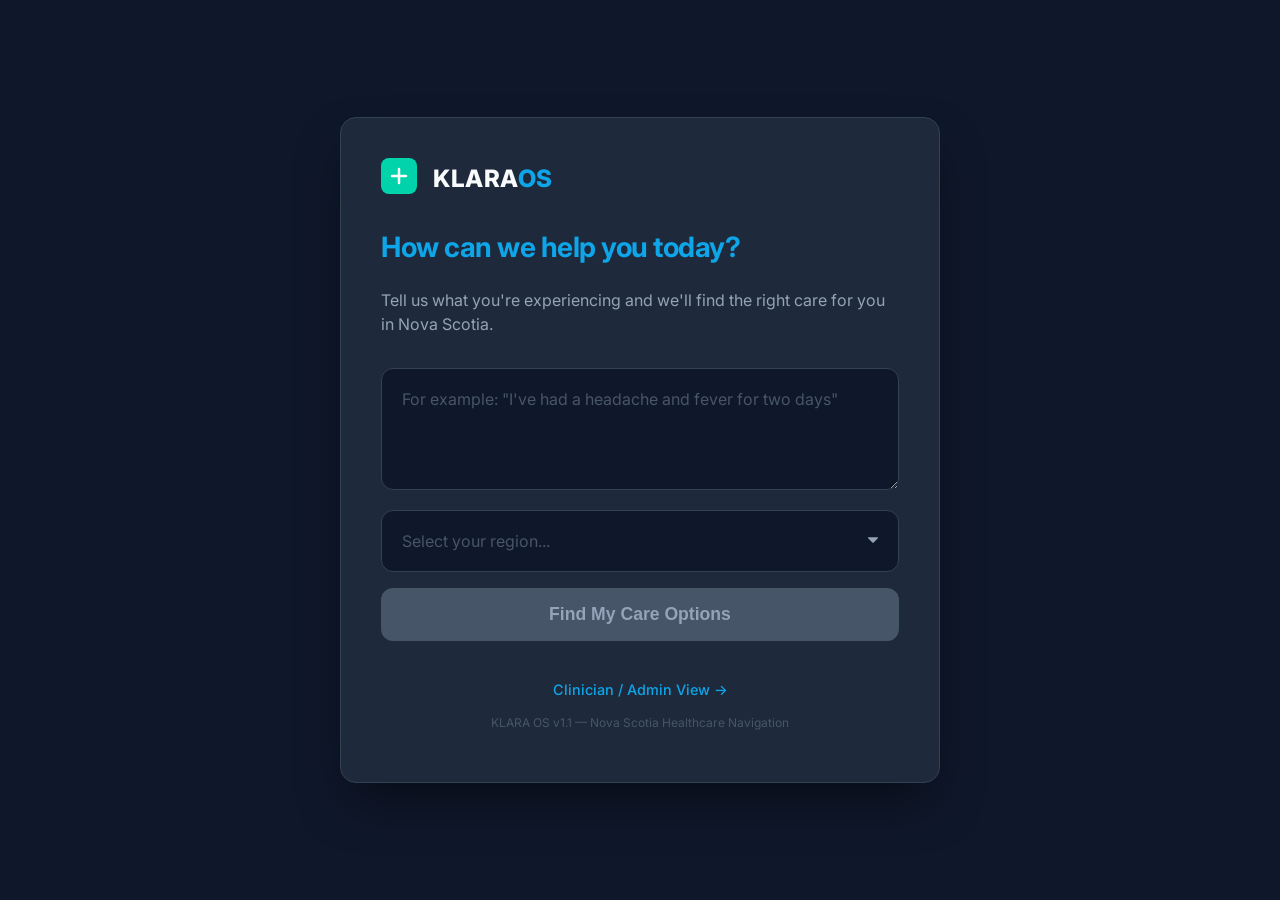
==== static/index.html @ d32d2539 "Restyle select regions dropdown and remove emojis for premium UI feel" ====
<!DOCTYPE html>
<html lang="en">

<head>
    <meta charset="UTF-8">
    <meta name="viewport" content="width=device-width, initial-scale=1.0">
    <title>KLARA OS — How Can We Help You Today?</title>
    <meta name="description"
        content="KLARA OS: Tell us your symptoms and we'll help you find the right care in Nova Scotia.">
    <link rel="preconnect" href="https://fonts.googleapis.com">
    <link rel="preconnect" href="https://fonts.gstatic.com" crossorigin>
    <link href="https://fonts.googleapis.com/css2?family=Inter:wght@300;400;500;600;700;800&display=swap"
        rel="stylesheet">
    <link rel="stylesheet" href="/static/user.css">
</head>

<body>

    <!-- Background -->
    <div class="bg-glow" aria-hidden="true"></div>

    <div class="app-shell">

        <!-- ─── Header ─── -->
        <header id="user-header" class="animate-up delay-0">
            <div class="logo-row">
                <div class="logo-mark">
                    <svg viewBox="0 0 36 36" fill="none">
                        <rect rx="8" width="36" height="36" fill="url(#lg)" />
                        <path d="M11 18h14M18 11v14" stroke="#fff" stroke-width="2.5" stroke-linecap="round" />
                        <defs>
                            <linearGradient id="lg" x1="0" y1="0" x2="36" y2="36">
                                <stop stop-color="#00d4aa" />
                                <stop offset="1" stop-color="#0ea5e9" />
                            </linearGradient>
                        </defs>
                    </svg>
                </div>
                <span class="logo-word">KLARA<span class="logo-accent">OS</span></span>
            </div>
        </header>

        <!-- ─── Main card ─── -->
        <main id="user-main">

            <!-- Welcome state -->
            <div id="welcome-view" class="view-container">
                <h2 class="welcome-heading animate-up delay-1">How can we help you today?</h2>
                <p class="welcome-sub animate-up delay-2">Tell us what you're experiencing and we'll find the right care for you in Nova
                    Scotia.</p>

                <form id="user-form" autocomplete="off">
                    <div class="input-wrap animate-up delay-3">
                        <textarea id="user-input" rows="4"
                            placeholder="For example: &quot;I've had a headache and fever for two days&quot;"></textarea>
                    </div>

                    <div class="input-wrap animate-up delay-4">
                        <select id="region-value" required>
                            <option value="" disabled selected hidden>Select your region...</option>
                            <option value="Halifax">Halifax</option>
                            <option value="Cape Breton">Cape Breton</option>
                            <option value="South Shore">South Shore</option>
                            <option value="Annapolis Valley">Annapolis Valley</option>
                            <option value="Truro / Colchester">Truro / Colchester</option>
                            <option value="Northern (Rural)">Northern (Rural)</option>
                        </select>
                    </div>

                    <button type="submit" id="user-submit" class="btn-go animate-up delay-5" disabled>
                        <span class="btn-go-label">Find My Care Options</span>
                        <span class="btn-go-loader" hidden>
                            <span class="spinner"></span> Checking…
                        </span>
                    </button>
                </form>
            </div>

            <!-- Results state (hidden initially) -->
            <div id="results-view" class="view-container view-hidden">

                <button type="button" id="back-btn" class="btn-back animate-up delay-0">← Start Over</button>

                <div class="result-hero animate-up delay-1" id="result-hero">
                    <div class="result-emoji" id="result-emoji">🏥</div>
                    <h2 class="result-heading" id="result-heading">We recommend…</h2>
                    <p class="result-pathway" id="result-pathway"></p>
                </div>

                <div class="result-reason animate-up delay-2" id="result-reason"></div>

                <div class="result-options animate-up delay-3" id="result-options">
                    <h3>Your Options</h3>
                    <ul id="options-list"></ul>
                </div>

                <!-- Emergency banner (hidden unless needed) -->
                <div class="emergency-banner animate-up delay-4" id="emergency-banner" hidden>
                    <span class="emergency-icon">🚨</span>
                    <span id="emergency-text"></span>
                </div>

                <div class="result-summary animate-up delay-4" id="result-summary">
                    <h3>What We Found</h3>
                    <div id="summary-body"></div>
                </div>

                <p class="disclaimer animate-up delay-5">This is a navigation aid, not a medical diagnosis. If you feel your condition is
                    life-threatening, please call <strong>911</strong> immediately.</p>
            </div>

        </main>

        <!-- ─── Footer ─── -->
        <footer id="user-footer">
            <a href="/admin" class="admin-link">Clinician / Admin View →</a>
            <p>KLARA OS v1.1 — Nova Scotia Healthcare Navigation</p>
        </footer>
    </div>

    <script src="/static/user.js"></script>
</body>

</html>
---- static/user.css ----
@import url('https://fonts.googleapis.com/css2?family=Inter:wght@300;400;500;600;700;800&display=swap');

body {
    font-family: 'Inter', sans-serif;
    margin: 0;
    padding: 0;
    background-color: #0f172a; /* Sleek dark mode background matching admin */
    color: #e2e8f0;            /* Text color matching admin */
    display: flex;
    justify-content: center;
    align-items: center;
    min-height: 100vh;
    position: relative;
    overflow-x: hidden;
}

/* Ensure hidden attributes are genuinely hidden, overriding display properties */
[hidden] {
    display: none !important;
}

/* Subtle background glow effect for premium feel */
.bg-glow {
    position: absolute;
    width: 600px;
    height: 600px;
    background: radial-gradient(circle, rgba(14, 165, 233, 0.15) 0%, rgba(15, 23, 42, 0) 70%);
    top: 50%;
    left: 50%;
    transform: translate(-50%, -50%);
    z-index: 0;
    pointer-events: none;
}

.app-shell {
    position: relative;
    z-index: 1;
    width: 100%;
    max-width: 600px;
    padding: 2.5rem;
    box-sizing: border-box;
    background: #1e293b;       /* Surface matching admin panel */
    border: 1px solid #334155; /* Subtle border matching admin */
    box-shadow: 0 25px 50px -12px rgba(0, 0, 0, 0.5); /* Stronger shadow for depth */
    border-radius: 16px;       /* Softer rounded corners */
    backdrop-filter: blur(10px);
}

.logo-row {
    display: flex;
    align-items: center;
    gap: 1rem;
    margin-bottom: 2rem;
}

.logo-mark svg {
    width: 36px;
    height: 36px;
}

.logo-word {
    font-size: 1.5rem;
    font-weight: 800;
    color: #f8fafc;
    letter-spacing: 0.5px;
}

.logo-accent {
    color: #0ea5e9;
}

.welcome-heading {
    margin-top: 0;
    font-size: 1.75rem;
    color: #0ea5e9;
    font-weight: 700;
    letter-spacing: -0.5px;
}

.welcome-sub {
    color: #94a3b8;
    line-height: 1.5;
    margin-bottom: 2rem;
}

.input-wrap textarea,
.input-wrap select {
    width: 100%;
    background: #0f172a;        /* Input background matches body */
    border: 1px solid #334155;
    color: #f8fafc;
    border-radius: 12px;
    padding: 1.25rem;
    font-size: 1rem;
    margin-bottom: 1rem;
    box-sizing: border-box;
    font-family: inherit;
    transition: all 0.3s ease;
}

.input-wrap textarea {
    resize: vertical;
}

.input-wrap select {
    appearance: none;
    -webkit-appearance: none;
    -moz-appearance: none;
    background-color: #0f172a;
    background-image: url("data:image/svg+xml;charset=US-ASCII,%3Csvg%20xmlns%3D%22http%3A%2F%2Fwww.w3.org%2F2000%2Fsvg%22%20width%3D%22292.4%22%20height%3D%22292.4%22%3E%3Cpath%20fill%3D%22%2394a3b8%22%20d%3D%22M287%2069.4a17.6%2017.6%200%200%200-13-5.4H18.4c-5%200-9.3%201.8-12.9%205.4A17.6%2017.6%200%200%200%200%2082.2c0%205%201.8%209.3%205.4%2012.9l128%20127.9c3.6%203.6%207.8%205.4%2012.8%205.4s9.2-1.8%2012.8-5.4L287%2095c3.5-3.5%205.4-7.8%205.4-12.8%200-5-1.9-9.2-5.5-12.8z%22%2F%3E%3C%2Fsvg%3E");
    background-repeat: no-repeat;
    background-position: right 1.25rem top 50%;
    background-size: 0.65rem auto;
    cursor: pointer;
}

.input-wrap select:invalid {
    color: #475569;
}

.input-wrap select option {
    background-color: #0f172a;
    color: #f8fafc;
    padding: 1rem;
    font-size: 1rem;
}

.input-wrap select:focus,
.input-wrap textarea:focus {
    outline: none;
    border-color: #0ea5e9;
    box-shadow: 0 0 0 3px rgba(14, 165, 233, 0.2);
}

.input-wrap textarea::placeholder {
    color: #475569;
}

.btn-go {
    background: linear-gradient(135deg, #0ea5e9 0%, #0284c7 100%);
    color: white;
    padding: 1rem 2rem;
    border: none;
    border-radius: 12px;
    font-size: 1.1rem;
    font-weight: 600;
    cursor: pointer;
    width: 100%;
    transition: all 0.2s ease;
    box-shadow: 0 4px 6px -1px rgba(14, 165, 233, 0.2);
}

.btn-go:hover:not(:disabled) {
    transform: translateY(-2px);
    box-shadow: 0 10px 15px -3px rgba(14, 165, 233, 0.3);
}

.btn-go:active:not(:disabled) {
    transform: translateY(0);
}

.btn-go:disabled {
    background: #475569;
    color: #94a3b8;
    box-shadow: none;
    cursor: not-allowed;
}

.region-indicator {
    margin-bottom: 1.5rem;
    font-size: 0.95rem;
    color: #94a3b8;
    display: flex;
    align-items: center;
    gap: 0.5rem;
}

.btn-back {
    background: none;
    border: none;
    color: #94a3b8;
    cursor: pointer;
    font-size: 1rem;
    font-weight: 500;
    margin-bottom: 1.5rem;
    padding: 0;
    display: inline-flex;
    align-items: center;
    transition: color 0.2s ease;
}

.btn-back:hover {
    color: #e2e8f0;
}

.result-hero {
    background: #0f172a;
    border: 1px solid #334155;
    padding: 2.5rem 2rem;
    border-radius: 16px;
    text-align: center;
    margin-bottom: 2rem;
}

.result-emoji { 
    font-size: 3.5rem; 
    margin-bottom: 1rem;
    animation: bounceIn 0.5s cubic-bezier(0.175, 0.885, 0.32, 1.275) both;
}

.result-heading { 
    color: #94a3b8; 
    font-size: 1.1rem;
    font-weight: 500;
    margin: 0 0 0.5rem 0;
}

.result-pathway { 
    font-size: 1.75rem; 
    font-weight: 700; 
    color: #0ea5e9;
    margin: 0;
}

.result-reason {
    color: #cbd5e1;
    line-height: 1.6;
    margin-bottom: 2rem;
    text-align: center;
}

.result-options {
    margin-bottom: 2rem;
}

.result-options h3 {
    font-size: 1.1rem;
    color: #f8fafc;
    margin-bottom: 1rem;
}

.result-options ul {
    list-style: none;
    padding: 0;
    margin: 0;
    display: flex;
    flex-direction: column;
    gap: 0.5rem;
}

.result-options li {
    background: #0f172a;
    border: 1px solid #334155;
    padding: 1rem;
    border-radius: 8px;
    display: flex;
    align-items: center;
}

.result-options li::before {
    content: '→';
    color: #0ea5e9;
    font-weight: bold;
    margin-right: 0.75rem;
}

.result-summary {
    background: #0f172a;
    border: 1px solid #334155;
    border-radius: 12px;
    padding: 1.5rem;
    margin-bottom: 2rem;
}

.result-summary h3 {
    font-size: 1rem;
    color: #94a3b8;
    text-transform: uppercase;
    letter-spacing: 0.5px;
    margin: 0 0 1rem 0;
}

.result-summary p {
    margin: 0.5rem 0;
    color: #e2e8f0;
}

.result-summary strong {
    color: #94a3b8;
    margin-right: 0.25rem;
}

.emergency-banner {
    background: rgba(239, 68, 68, 0.1);
    border: 1px solid rgba(239, 68, 68, 0.3);
    color: #fca5a5;
    padding: 1.25rem;
    border-radius: 12px;
    margin: 1.5rem 0;
    font-weight: 500;
    display: flex;
    align-items: center;
    gap: 1rem;
}

.emergency-icon {
    font-size: 1.5rem;
}

.disclaimer {
    font-size: 0.85rem;
    color: #64748b;
    text-align: center;
    line-height: 1.5;
    margin-top: 2rem;
    margin-bottom: 0;
}

.admin-link {
    display: inline-block;
    margin-top: 2.5rem;
    text-align: center;
    color: #0ea5e9;
    text-decoration: none;
    font-size: 0.9rem;
    font-weight: 500;
    transition: color 0.2s ease;
    width: 100%;
}

.admin-link:hover {
    color: #38bdf8;
    text-decoration: underline;
}

#user-footer p {
    margin-top: 1rem;
    text-align: center;
    font-size: 0.75rem;
    color: #475569;
}

/* ==========================================================================
   ANIMATIONS & TRANSITIONS (Palantir/Apple Inspired)
   ========================================================================== */

/* Base fade-up animation applied to elements as they enter the DOM */
@keyframes fadeUp {
    0% {
        opacity: 0;
        transform: translateY(20px);
    }
    100% {
        opacity: 1;
        transform: translateY(0);
    }
}

/* Base fade-out animation applied to elements leaving the DOM */
@keyframes fadeOut {
    0% {
        opacity: 1;
        transform: translateY(0);
    }
    100% {
        opacity: 0;
        transform: translateY(-10px);
    }
}

.animate-up {
    /* Set initial state so elements don't flash before animation starts */
    opacity: 0; 
    animation: fadeUp 0.8s cubic-bezier(0.16, 1, 0.3, 1) forwards;
}

/* Staggered Delay Utility Classes */
.delay-0 { animation-delay: 0ms; }
.delay-1 { animation-delay: 100ms; }
.delay-2 { animation-delay: 200ms; }
.delay-3 { animation-delay: 300ms; }
.delay-4 { animation-delay: 400ms; }
.delay-5 { animation-delay: 500ms; }

/* View Transition States */
.view-container {
    transition: opacity 0.4s ease;
}

.view-hidden {
    display: none !important;
}

.view-fade-out {
    animation: fadeOut 0.4s cubic-bezier(0.16, 1, 0.3, 1) forwards !important;
}

@keyframes bounceIn {
    0% { transform: scale(0.5); opacity: 0; }
    50% { transform: scale(1.1); opacity: 1; }
    100% { transform: scale(1); opacity: 1; }
}

/* Spinner Animation */
.spinner {
    display: inline-block;
    width: 16px;
    height: 16px;
    border: 2px solid rgba(255,255,255,0.3);
    border-radius: 50%;
    border-top-color: #fff;
    animation: spin 1s ease-in-out infinite;
    margin-right: 8px;
    vertical-align: middle;
}

@keyframes spin {
    to { transform: rotate(360deg); }
}
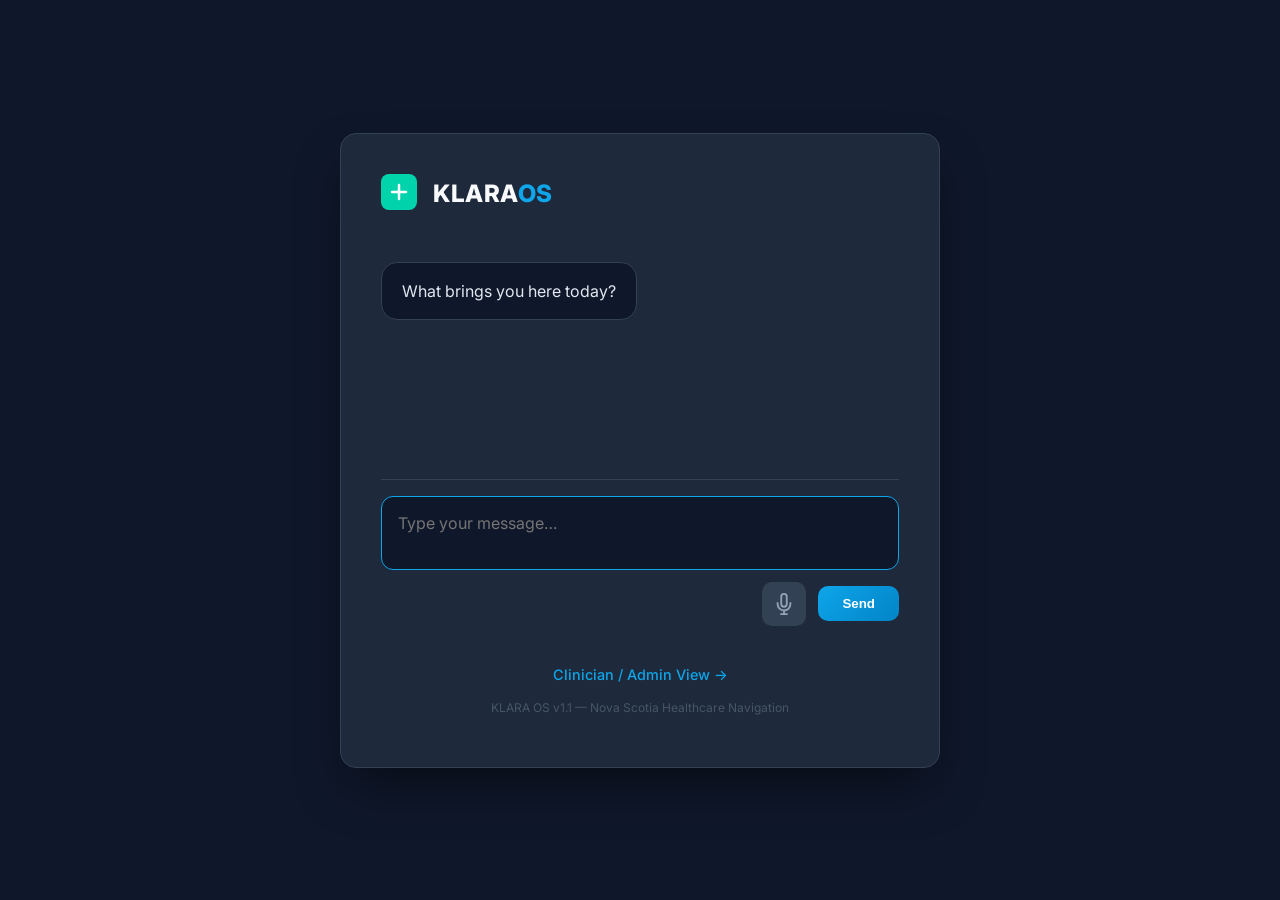
==== commit c1299d96: "KLARA OS: conversational intake, Gurobi/PuLP routing, 811 HITL, symptom dropdown, user-facing explan" ====
--- a/static/index.html
+++ b/static/index.html
@@ -4,34 +4,27 @@
 <head>
     <meta charset="UTF-8">
     <meta name="viewport" content="width=device-width, initial-scale=1.0">
-    <title>KLARA OS — How Can We Help You Today?</title>
-    <meta name="description"
-        content="KLARA OS: Tell us your symptoms and we'll help you find the right care in Nova Scotia.">
+    <title>KLARA OS — Nova Scotia Healthcare Navigation</title>
+    <meta name="description" content="KLARA OS: Conversational healthcare navigation for Nova Scotians.">
     <link rel="preconnect" href="https://fonts.googleapis.com">
     <link rel="preconnect" href="https://fonts.gstatic.com" crossorigin>
-    <link href="https://fonts.googleapis.com/css2?family=Inter:wght@300;400;500;600;700;800&display=swap"
-        rel="stylesheet">
+    <link href="https://fonts.googleapis.com/css2?family=Inter:wght@300;400;500;600;700;800&display=swap" rel="stylesheet">
     <link rel="stylesheet" href="/static/user.css">
 </head>
 
 <body>
-
-    <!-- Background -->
     <div class="bg-glow" aria-hidden="true"></div>
 
     <div class="app-shell">
-
-        <!-- ─── Header ─── -->
-        <header id="user-header" class="animate-up delay-0">
+        <header id="user-header">
             <div class="logo-row">
                 <div class="logo-mark">
                     <svg viewBox="0 0 36 36" fill="none">
-                        <rect rx="8" width="36" height="36" fill="url(#lg)" />
-                        <path d="M11 18h14M18 11v14" stroke="#fff" stroke-width="2.5" stroke-linecap="round" />
+                        <rect rx="8" width="36" height="36" fill="url(#lg)"/>
+                        <path d="M11 18h14M18 11v14" stroke="#fff" stroke-width="2.5" stroke-linecap="round"/>
                         <defs>
                             <linearGradient id="lg" x1="0" y1="0" x2="36" y2="36">
-                                <stop stop-color="#00d4aa" />
-                                <stop offset="1" stop-color="#0ea5e9" />
+                                <stop stop-color="#00d4aa"/><stop offset="1" stop-color="#0ea5e9"/>
                             </linearGradient>
                         </defs>
                     </svg>
@@ -40,78 +33,107 @@
             </div>
         </header>
 
-        <!-- ─── Main card ─── -->
         <main id="user-main">
-
-            <!-- Welcome state -->
-            <div id="welcome-view" class="view-container">
-                <h2 class="welcome-heading animate-up delay-1">How can we help you today?</h2>
-                <p class="welcome-sub animate-up delay-2">Tell us what you're experiencing and we'll find the right care for you in Nova
-                    Scotia.</p>
-
-                <form id="user-form" autocomplete="off">
-                    <div class="input-wrap animate-up delay-3">
-                        <textarea id="user-input" rows="4"
-                            placeholder="For example: &quot;I've had a headache and fever for two days&quot;"></textarea>
+            <!-- ═══ Chat / Intake View ═══ -->
+            <div id="chat-view" class="view-container">
+                <div class="chat-container">
+                    <div id="chat-messages" class="chat-messages"></div>
+                    <div id="chat-input-area" class="chat-input-area">
+                        <textarea id="chat-input" rows="2" placeholder="Type your message…" disabled></textarea>
+                        <div class="chat-actions">
+                            <button type="button" id="voice-btn" class="btn-voice" title="Voice to text" disabled>
+                                <svg viewBox="0 0 24 24" fill="none" stroke="currentColor" stroke-width="2">
+                                    <path d="M12 1a3 3 0 0 0-3 3v8a3 3 0 0 0 6 0V4a3 3 0 0 0-3-3z"/>
+                                    <path d="M19 10v2a7 7 0 0 1-14 0v-2M12 19v4M8 23h8"/>
+                                </svg>
+                            </button>
+                            <button type="button" id="send-btn" class="btn-send" disabled>Send</button>
+                        </div>
                     </div>
-
-                    <div class="input-wrap animate-up delay-4">
-                        <select id="region-value" required>
-                            <option value="" disabled selected hidden>Select your region...</option>
-                            <option value="Halifax">Halifax</option>
-                            <option value="Cape Breton">Cape Breton</option>
-                            <option value="South Shore">South Shore</option>
-                            <option value="Annapolis Valley">Annapolis Valley</option>
-                            <option value="Truro / Colchester">Truro / Colchester</option>
-                            <option value="Northern (Rural)">Northern (Rural)</option>
-                        </select>
-                    </div>
-
-                    <button type="submit" id="user-submit" class="btn-go animate-up delay-5" disabled>
-                        <span class="btn-go-label">Find My Care Options</span>
-                        <span class="btn-go-loader" hidden>
-                            <span class="spinner"></span> Checking…
-                        </span>
-                    </button>
-                </form>
+                </div>
             </div>
 
-            <!-- Results state (hidden initially) -->
+            <!-- ═══ Join Modal (health card verification) ═══ -->
+            <div id="join-modal" class="modal view-hidden">
+                <div class="modal-backdrop"></div>
+                <div class="modal-content">
+                    <h3>Join KLARA</h3>
+                    <p>Connect with your MSI health card number to access your record. (Demo: any number works.)</p>
+                    <input type="text" id="health-card-input" placeholder="Health card number" maxlength="12">
+                    <div class="modal-actions">
+                        <button type="button" id="join-cancel" class="btn-secondary">Cancel</button>
+                        <button type="button" id="join-submit" class="btn-primary">Connect</button>
+                    </div>
+                </div>
+            </div>
+
+            <!-- ═══ Results View ═══ -->
             <div id="results-view" class="view-container view-hidden">
+                <button type="button" id="back-btn" class="btn-back">← Start Over</button>
 
-                <button type="button" id="back-btn" class="btn-back animate-up delay-0">← Start Over</button>
-
-                <div class="result-hero animate-up delay-1" id="result-hero">
-                    <div class="result-emoji" id="result-emoji">🏥</div>
-                    <h2 class="result-heading" id="result-heading">We recommend…</h2>
+                <div class="result-hero" id="result-hero">
+                    <div class="result-emoji">🏥</div>
+                    <h2 class="result-heading">We recommend…</h2>
                     <p class="result-pathway" id="result-pathway"></p>
                 </div>
+                <p class="result-reason" id="result-reason"></p>
 
-                <div class="result-reason animate-up delay-2" id="result-reason"></div>
-
-                <div class="result-options animate-up delay-3" id="result-options">
+                <div class="result-options" id="result-options">
                     <h3>Your Options</h3>
-                    <ul id="options-list"></ul>
+                    <div id="options-list" class="options-list"></div>
                 </div>
 
-                <!-- Emergency banner (hidden unless needed) -->
-                <div class="emergency-banner animate-up delay-4" id="emergency-banner" hidden>
+                <div class="lp-model-panel" id="lp-model-panel">
+                    <button type="button" class="lp-toggle" id="lp-toggle" aria-expanded="false">
+                        <span class="lp-toggle-icon">▸</span>
+                        <span>How your route was chosen — and how you're helping Nova Scotia</span>
+                    </button>
+                    <div class="lp-content" id="lp-content" hidden>
+                        <div class="lp-user-story">
+                            <h4 class="lp-section-title">How your route was determined</h4>
+                            <p class="lp-story-intro">KLARA looked at your symptoms, how urgent they are, how long they have lasted, where you are in the province, and which services are available. From that, it chose one recommended pathway—the option that best balances your safety with current capacity across the system.</p>
+
+                            <h4 class="lp-section-title">Why this helps emergency care</h4>
+                            <p class="lp-story-stat">Emergency departments need to stay available for life-threatening situations. When people with non-urgent needs use other services, it eases pressure on the ED so it can focus on true emergencies. In Nova Scotia, about 35% of emergency department visits are classified as non-emergency. Using the pathway KLARA suggests helps keep emergency care ready for those who need it most.</p>
+
+                            <h4 class="lp-section-title">How you're helping Nova Scotia</h4>
+                            <p class="lp-story-logic">Choosing the recommended pathway helps the system use existing services more effectively. KLARA does not create new demand; it helps direct people to the right place. That means better use of resources, less strain on overcrowded services, and improved access to care for everyone in the province. Your choice supports that.</p>
+                        </div>
+                        <div class="lp-ranking-section">
+                            <p class="lp-ranking-intro">Pathways that were considered for you (best fit first):</p>
+                            <div class="lp-ranking" id="lp-ranking"></div>
+                        </div>
+                    </div>
+                </div>
+
+                <div class="result-summary" id="result-summary">
+                    <h3>What We Found (Observable Intake)</h3>
+                    <div id="summary-body"></div>
+                    <div id="submit-request-area" class="submit-request-area">
+                        <p class="submit-hint">Pick an option above, then submit your request.</p>
+                        <button type="button" id="submit-request-btn" class="btn-submit-request" disabled>
+                            Submit Request
+                        </button>
+                    </div>
+                </div>
+
+                <div class="emergency-banner" id="emergency-banner" hidden>
                     <span class="emergency-icon">🚨</span>
                     <span id="emergency-text"></span>
                 </div>
 
-                <div class="result-summary animate-up delay-4" id="result-summary">
-                    <h3>What We Found</h3>
-                    <div id="summary-body"></div>
+                <div class="dashboard-view view-hidden" id="dashboard-view">
+                    <h3>Your Care Dashboard</h3>
+                    <div class="dashboard-status" id="dashboard-status"></div>
+                    <div class="dashboard-next-steps" id="dashboard-next-steps"></div>
+                    <div class="dashboard-directions" id="dashboard-directions"></div>
+                    <div class="dashboard-intake-report" id="dashboard-intake-report"></div>
                 </div>
 
-                <p class="disclaimer animate-up delay-5">This is a navigation aid, not a medical diagnosis. If you feel your condition is
-                    life-threatening, please call <strong>911</strong> immediately.</p>
+                <p class="disclaimer">This is a navigation aid, not a medical diagnosis. If you feel your condition is life-threatening, please call <strong>911</strong> immediately.</p>
             </div>
-
         </main>
 
-        <!-- ─── Footer ─── -->
         <footer id="user-footer">
             <a href="/admin" class="admin-link">Clinician / Admin View →</a>
             <p>KLARA OS v1.1 — Nova Scotia Healthcare Navigation</p>
--- a/static/user.css
+++ b/static/user.css
@@ -307,6 +307,141 @@
     font-size: 1.5rem;
 }
 
+/* LP / Optimization Model panel */
+.lp-model-panel {
+    background: #0f172a;
+    border: 1px solid #334155;
+    border-radius: 12px;
+    margin-bottom: 2rem;
+    overflow: hidden;
+}
+.lp-toggle {
+    width: 100%;
+    padding: 1rem 1.25rem;
+    background: transparent;
+    border: none;
+    color: #94a3b8;
+    font-size: 0.95rem;
+    text-align: left;
+    cursor: pointer;
+    display: flex;
+    align-items: center;
+    gap: 0.5rem;
+}
+.lp-toggle:hover { color: #e2e8f0; }
+.lp-toggle-icon {
+    color: #0ea5e9;
+    font-size: 0.9rem;
+    transition: transform 0.2s;
+}
+.lp-content {
+    padding: 0 1.25rem 1.25rem;
+    border-top: 1px solid #334155;
+}
+.lp-user-story { margin-bottom: 1.25rem; }
+.lp-section-title {
+    color: #94a3b8;
+    font-size: 0.9rem;
+    font-weight: 600;
+    margin: 1rem 0 0.5rem 0;
+}
+.lp-section-title:first-child { margin-top: 0; }
+.lp-story-intro, .lp-story-logic {
+    color: #e2e8f0;
+    font-size: 0.95rem;
+    line-height: 1.6;
+    margin: 0 0 0.75rem 0;
+}
+.lp-story-stat {
+    color: #0ea5e9;
+    font-size: 0.95rem;
+    line-height: 1.6;
+    margin: 0 0 0.75rem 0;
+    padding: 0.75rem;
+    background: rgba(14, 165, 233, 0.08);
+    border-radius: 8px;
+    border-left: 3px solid #0ea5e9;
+}
+.lp-ranking-section { margin-bottom: 1rem; }
+.lp-ranking-intro { color: #94a3b8; font-size: 0.9rem; margin: 0 0 0.5rem 0; }
+.lp-ranking { display: flex; flex-wrap: wrap; gap: 0.5rem; }
+.lp-pathway {
+    background: #1e293b;
+    padding: 0.35rem 0.6rem;
+    border-radius: 6px;
+    font-size: 0.85rem;
+    color: #e2e8f0;
+}
+.lp-pathway .lp-rank { color: #0ea5e9; margin-right: 0.25rem; }
+.lp-technical {
+    margin-top: 1rem;
+    padding-top: 1rem;
+    border-top: 1px solid #334155;
+}
+.lp-technical summary {
+    color: #64748b;
+    font-size: 0.85rem;
+    cursor: pointer;
+}
+.lp-tech-details {
+    color: #64748b;
+    font-size: 0.8rem;
+    margin-top: 0.5rem;
+}
+.lp-objective { display: block; margin-top: 0.25rem; }
+
+/* Option cards with Get directions */
+.option-card-wrap {
+    display: flex;
+    align-items: center;
+    justify-content: space-between;
+    gap: 0.75rem;
+    background: #0f172a;
+    border: 1px solid #334155;
+    padding: 1rem;
+    border-radius: 8px;
+    margin-bottom: 0.5rem;
+}
+.option-card-wrap .option-link { flex: 1; }
+.option-directions {
+    font-size: 0.85rem;
+    color: #0ea5e9;
+    white-space: nowrap;
+}
+.option-directions:hover { text-decoration: underline; }
+
+/* User Dashboard (post-submit) */
+.dashboard-view {
+    background: #0f172a;
+    border: 1px solid #334155;
+    border-radius: 12px;
+    padding: 1.5rem;
+    margin-top: 1.5rem;
+}
+.dashboard-view h3 { margin: 0 0 1rem 0; color: #0ea5e9; font-size: 1.1rem; }
+.dashboard-view h4 { margin: 0.75rem 0 0.5rem 0; color: #94a3b8; font-size: 0.95rem; }
+.dashboard-status, .dashboard-next-steps, .dashboard-directions, .dashboard-intake-report {
+    margin-bottom: 1rem;
+    color: #e2e8f0;
+    font-size: 0.95rem;
+}
+.dashboard-view ul { margin: 0.25rem 0; padding-left: 1.25rem; }
+.dashboard-locations-title { margin: 0.75rem 0 0.35rem 0; font-size: 0.9rem; color: #94a3b8; }
+.dashboard-locations { list-style: none; padding-left: 0; }
+.dashboard-locations a { color: #0ea5e9; }
+.lp-explainer { color: #94a3b8; font-size: 0.9rem; margin: 0 0 0.75rem 0; line-height: 1.45; }
+.lp-logic { color: #64748b; font-size: 0.85rem; margin-bottom: 0.5rem; }
+.btn-directions {
+    display: inline-block;
+    background: linear-gradient(135deg, #0ea5e9 0%, #0284c7 100%);
+    color: white;
+    padding: 0.5rem 1rem;
+    border-radius: 8px;
+    font-weight: 600;
+    text-decoration: none;
+}
+.btn-directions:hover { opacity: 0.9; }
+
 .disclaimer {
     font-size: 0.85rem;
     color: #64748b;
@@ -417,3 +552,353 @@
 @keyframes spin {
     to { transform: rotate(360deg); }
 }
+
+/* ═══ Chat / Conversational Intake ═══ */
+.chat-container {
+    display: flex;
+    flex-direction: column;
+    min-height: 380px;
+}
+
+.chat-messages {
+    flex: 1;
+    overflow-y: auto;
+    padding: 1rem 0;
+    display: flex;
+    flex-direction: column;
+    gap: 1rem;
+    max-height: 420px;
+}
+
+.chat-bubble {
+    max-width: 85%;
+    padding: 1rem 1.25rem;
+    border-radius: 16px;
+    line-height: 1.5;
+}
+
+.chat-bubble.klara {
+    align-self: flex-start;
+    background: #0f172a;
+    border: 1px solid #334155;
+    color: #e2e8f0;
+}
+
+.chat-bubble.user {
+    align-self: flex-end;
+    background: linear-gradient(135deg, #0ea5e9 0%, #0284c7 100%);
+    color: white;
+}
+
+.chat-bubble p {
+    margin: 0;
+}
+
+.chat-input-area {
+    display: flex;
+    flex-direction: column;
+    gap: 0.75rem;
+    padding-top: 1rem;
+    border-top: 1px solid #334155;
+}
+
+.chat-input-area textarea {
+    width: 100%;
+    min-height: 60px;
+    padding: 1rem;
+    border-radius: 12px;
+    border: 1px solid #334155;
+    background: #0f172a;
+    color: #f8fafc;
+    font-family: inherit;
+    font-size: 1rem;
+    resize: none;
+    box-sizing: border-box;
+}
+
+.chat-input-area textarea:focus {
+    outline: none;
+    border-color: #0ea5e9;
+}
+
+.chat-actions {
+    display: flex;
+    align-items: center;
+    justify-content: flex-end;
+    gap: 0.75rem;
+}
+
+.btn-voice {
+    background: #334155;
+    border: none;
+    border-radius: 10px;
+    width: 44px;
+    height: 44px;
+    display: flex;
+    align-items: center;
+    justify-content: center;
+    cursor: pointer;
+    color: #94a3b8;
+    transition: all 0.2s;
+}
+
+.btn-voice:hover:not(:disabled) {
+    background: #475569;
+    color: #0ea5e9;
+}
+
+.btn-voice:disabled {
+    opacity: 0.5;
+    cursor: not-allowed;
+}
+
+.btn-voice.recording {
+    background: rgba(239, 68, 68, 0.2);
+    color: #f87171;
+}
+
+.btn-voice svg {
+    width: 22px;
+    height: 22px;
+}
+
+.btn-send {
+    background: linear-gradient(135deg, #0ea5e9 0%, #0284c7 100%);
+    color: white;
+    border: none;
+    padding: 0.6rem 1.5rem;
+    border-radius: 10px;
+    font-weight: 600;
+    cursor: pointer;
+    transition: opacity 0.2s;
+}
+
+.btn-send:hover:not(:disabled) {
+    opacity: 0.9;
+}
+
+.btn-send:disabled {
+    opacity: 0.5;
+    cursor: not-allowed;
+}
+
+/* ═══ Join Modal ═══ */
+.modal {
+    position: fixed;
+    inset: 0;
+    z-index: 100;
+    display: flex;
+    align-items: center;
+    justify-content: center;
+    padding: 1rem;
+}
+
+.modal-backdrop {
+    position: absolute;
+    inset: 0;
+    background: rgba(0, 0, 0, 0.6);
+}
+
+.modal-content {
+    position: relative;
+    background: #1e293b;
+    border: 1px solid #334155;
+    border-radius: 16px;
+    padding: 2rem;
+    max-width: 400px;
+    width: 100%;
+}
+
+.modal-content h3 {
+    margin: 0 0 1rem 0;
+    color: #f8fafc;
+}
+
+.modal-content p {
+    margin: 0 0 1rem 0;
+    color: #94a3b8;
+    font-size: 0.95rem;
+}
+
+.modal-content input {
+    width: 100%;
+    padding: 1rem;
+    border-radius: 10px;
+    border: 1px solid #334155;
+    background: #0f172a;
+    color: #f8fafc;
+    font-size: 1rem;
+    margin-bottom: 1rem;
+    box-sizing: border-box;
+}
+
+.modal-actions {
+    display: flex;
+    gap: 0.75rem;
+    justify-content: flex-end;
+}
+
+.btn-secondary {
+    background: #334155;
+    color: #e2e8f0;
+    border: none;
+    padding: 0.6rem 1.25rem;
+    border-radius: 10px;
+    cursor: pointer;
+}
+
+.btn-primary {
+    background: linear-gradient(135deg, #0ea5e9 0%, #0284c7 100%);
+    color: white;
+    border: none;
+    padding: 0.6rem 1.25rem;
+    border-radius: 10px;
+    font-weight: 600;
+    cursor: pointer;
+}
+
+/* ═══ Clickable Options (Results) ═══ */
+.options-list {
+    display: flex;
+    flex-direction: column;
+    gap: 0.5rem;
+}
+
+.option-link {
+    display: flex;
+    align-items: center;
+    gap: 0.75rem;
+    padding: 1rem 1.25rem;
+    background: #0f172a;
+    border: 1px solid #334155;
+    border-radius: 10px;
+    color: #0ea5e9;
+    text-decoration: none;
+    transition: all 0.2s;
+}
+
+.option-link:hover {
+    border-color: #0ea5e9;
+    background: rgba(14, 165, 233, 0.08);
+}
+
+.option-link.selected {
+    border-color: #0ea5e9;
+    background: rgba(14, 165, 233, 0.15);
+}
+
+.option-arrow {
+    color: #0ea5e9;
+    font-weight: bold;
+}
+
+.submit-request-area {
+    margin-top: 1.5rem;
+    padding-top: 1rem;
+    border-top: 1px solid #334155;
+}
+
+.submit-hint {
+    font-size: 0.9rem;
+    color: #94a3b8;
+    margin: 0 0 0.75rem 0;
+}
+
+.btn-submit-request {
+    background: linear-gradient(135deg, #0ea5e9 0%, #0284c7 100%);
+    color: white;
+    border: none;
+    padding: 0.75rem 1.5rem;
+    border-radius: 10px;
+    font-weight: 600;
+    cursor: pointer;
+    transition: opacity 0.2s;
+}
+
+.btn-submit-request:hover:not(:disabled) {
+    opacity: 0.9;
+}
+
+.btn-submit-request:disabled {
+    opacity: 0.5;
+    cursor: not-allowed;
+}
+
+.btn-join-inline {
+    margin-top: 0.5rem;
+    background: linear-gradient(135deg, #0ea5e9 0%, #0284c7 100%);
+    color: white;
+    border: none;
+    padding: 0.5rem 1rem;
+    border-radius: 8px;
+    font-weight: 600;
+    cursor: pointer;
+}
+
+/* Region dropdown in chat */
+.chat-select {
+    width: 100%;
+    padding: 0.75rem 1rem;
+    margin-bottom: 0.5rem;
+    border-radius: 10px;
+    border: 1px solid #334155;
+    background: #0f172a;
+    color: #f8fafc;
+    font-size: 1rem;
+    font-family: inherit;
+    cursor: pointer;
+}
+
+.chat-select:focus {
+    outline: none;
+    border-color: #0ea5e9;
+}
+
+.btn-region-select {
+    background: linear-gradient(135deg, #0ea5e9 0%, #0284c7 100%);
+    color: white;
+    border: none;
+    padding: 0.5rem 1rem;
+    border-radius: 8px;
+    font-weight: 600;
+    cursor: pointer;
+}
+
+/* Symptom checkboxes for narrowing search */
+.symptom-checkboxes {
+    display: flex;
+    flex-direction: column;
+    gap: 0.5rem;
+    margin: 0.75rem 0 1rem;
+}
+.symptom-check-item {
+    display: flex;
+    align-items: center;
+    gap: 0.5rem;
+    cursor: pointer;
+    padding: 0.4rem 0;
+    color: #e2e8f0;
+}
+.symptom-check-item input { accent-color: #0ea5e9; }
+.symptom-check-item span { flex: 1; }
+.btn-symptom-continue {
+    background: linear-gradient(135deg, #0ea5e9 0%, #0284c7 100%);
+    color: white;
+    border: none;
+    padding: 0.5rem 1rem;
+    border-radius: 8px;
+    font-weight: 600;
+    cursor: pointer;
+}
+
+/* Submit intake button in chat (done step) */
+.chat-submit-wrap { margin-top: 0.5rem; }
+.btn-submit-inline {
+    background: linear-gradient(135deg, #0ea5e9 0%, #0284c7 100%);
+    color: white;
+    border: none;
+    padding: 0.5rem 1rem;
+    border-radius: 8px;
+    font-weight: 600;
+    cursor: pointer;
+}
